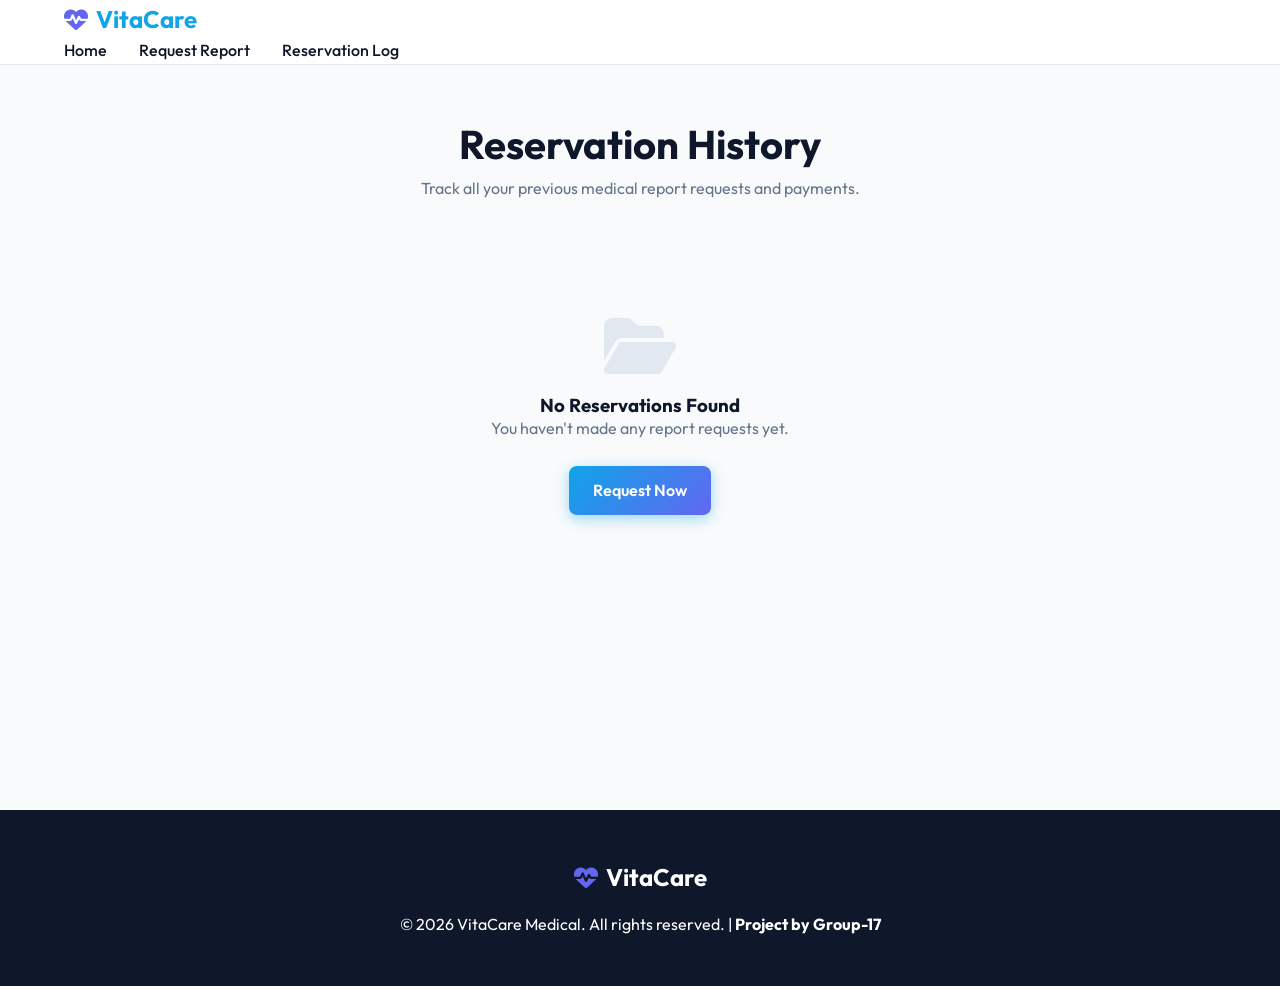
==== log.html @ 4f7e6380 "add new files" ====
<!DOCTYPE html>
<html lang="en">
<head>
    <meta charset="UTF-8">
    <meta name="viewport" content="width=device-width, initial-scale=1.0">
    <title>Reservation Log - VitaCare</title>
    <link rel="preconnect" href="https://fonts.googleapis.com">
    <link rel="preconnect" href="https://fonts.gstatic.com" crossorigin>
    <link href="https://fonts.googleapis.com/css2?family=Outfit:wght@300;400;500;600;700&display=swap" rel="stylesheet">
    <link rel="stylesheet" href="style.css">
    <link rel="stylesheet" href="https://cdnjs.cloudflare.com/ajax/libs/font-awesome/6.4.0/css/all.min.css">
    <style>
        .log-section {
            padding: 120px 0 5rem 0;
            min-height: 90vh;
        }
        .log-container {
            max-width: 1000px;
            margin: 0 auto;
        }
        .history-list {
            display: flex;
            flex-direction: column;
            gap: 1.5rem;
            margin-top: 2rem;
        }
        .history-card {
            padding: 2rem;
            display: grid;
            grid-template-columns: 1fr auto;
            gap: 2rem;
            transition: var(--transition);
        }
        .history-card:hover {
            transform: translateY(-5px);
            box-shadow: var(--shadow-xl);
        }
        .history-main h3 {
            font-size: 1.5rem;
            color: var(--primary);
            margin-bottom: 0.5rem;
        }
        .history-details {
            display: grid;
            grid-template-columns: repeat(auto-fit, minmax(200px, 1fr));
            gap: 1rem;
            margin-top: 1rem;
        }
        .detail-item {
            display: flex;
            align-items: center;
            gap: 0.75rem;
            color: var(--text-muted);
            font-size: 0.95rem;
        }
        .detail-item i {
            color: var(--secondary);
            width: 16px;
        }
        .detail-item strong {
            color: var(--text-main);
        }
        .history-badge {
            display: flex;
            flex-direction: column;
            align-items: flex-end;
            gap: 1rem;
        }
        .token-badge {
            background: linear-gradient(135deg, var(--primary), var(--secondary));
            color: white;
            padding: 0.5rem 1rem;
            border-radius: var(--radius-md);
            font-weight: 700;
            letter-spacing: 1px;
        }
        .price-badge {
            font-size: 1.25rem;
            font-weight: 700;
            color: var(--success);
        }
        .empty-log {
            text-align: center;
            padding: 4rem 2rem;
            color: var(--text-muted);
        }
        .empty-log i {
            font-size: 4rem;
            color: var(--border);
            margin-bottom: 1rem;
        }
        @media (max-width: 768px) {
            .history-card {
                grid-template-columns: 1fr;
            }
            .history-badge {
                align-items: flex-start;
                border-top: 1px solid var(--border);
                padding-top: 1rem;
            }
        }
    </style>
</head>
<body>
    <nav class="navbar">
        <div class="container nav-container">
            <div class="logo">
                <i class="fa-solid fa-heart-pulse"></i>
                <span>VitaCare</span>
            </div>
            <ul class="nav-links">
                <li><a href="index.html">Home</a></li>
                <li><a href="report.html">Request Report</a></li>
                <li><a href="log.html">Reservation Log</a></li>
            </ul>
        </div>
    </nav>

    <section class="log-section">
        <div class="container log-container">
            <div class="section-title">
                <h2>Reservation History</h2>
                <p>Track all your previous medical report requests and payments.</p>
            </div>

            <div id="history-list" class="history-list">
                <!-- Populated by log.js -->
                <div class="empty-log">
                    <i class="fa-solid fa-folder-open"></i>
                    <h3>No Reservations Found</h3>
                    <p>You haven't made any report requests yet.</p>
                    <a href="report.html" class="btn btn-primary" style="margin-top: 1.5rem;">Request Now</a>
                </div>
            </div>
        </div>
    </section>

    <footer>
        <div class="container footer-container">
            <div class="logo">
                <i class="fa-solid fa-heart-pulse"></i>
                <span>VitaCare</span>
            </div>
            <p>&copy; 2026 VitaCare Medical. All rights reserved. | <strong>Project by Group-17</strong></p>
        </div>
    </footer>

    <script src="log.js"></script>
</body>
</html>
---- style.css ----
:root {
    --primary: #0ea5e9;
    --primary-dark: #0284c7;
    --primary-light: #e0f2fe;
    --secondary: #6366f1;
    --background: #f8fafc;
    --surface: #ffffff;
    --text-main: #0f172a;
    --text-muted: #64748b;
    --border: #e2e8f0;
    --success: #10b981;
    --danger: #ef4444;
    --shadow-sm: 0 1px 2px 0 rgb(0 0 0 / 0.05);
    --shadow-md: 0 4px 6px -1px rgb(0 0 0 / 0.1), 0 2px 4px -2px rgb(0 0 0 / 0.1);
    --shadow-lg: 0 10px 15px -3px rgb(0 0 0 / 0.1), 0 4px 6px -4px rgb(0 0 0 / 0.1);
    --radius-md: 0.5rem;
    --radius-lg: 1rem;
    --radius-xl: 1.5rem;
    --transition: all 0.3s cubic-bezier(0.4, 0, 0.2, 1);
}

* {
    margin: 0;
    padding: 0;
    box-sizing: border-box;
    font-family: 'Outfit', sans-serif;
    scroll-behavior: smooth;
}

body {
    background-color: var(--background);
    color: var(--text-main);
    line-height: 1.6;
    overflow-x: hidden;
}

.container {
    width: 100%;
    max-width: 1200px;
    margin: 0 auto;
    padding: 0 1.5rem;
}

/* Glassmorphism utility */
.glass-panel {
    background: rgba(255, 255, 255, 0.85);
    backdrop-filter: blur(12px);
    -webkit-backdrop-filter: blur(12px);
    border: 1px solid rgba(255, 255, 255, 0.3);
    box-shadow: var(--shadow-lg);
    border-radius: var(--radius-xl);
}

/* Typography */
h1, h2, h3, h4 {
    color: var(--text-main);
    font-weight: 700;
    line-height: 1.2;
}

h1 { font-size: clamp(2.5rem, 5vw, 4rem); }
h2 { font-size: clamp(2rem, 4vw, 3rem); }

/* Buttons */
.btn {
    display: inline-flex;
    align-items: center;
    justify-content: center;
    gap: 0.5rem;
    padding: 0.75rem 1.5rem;
    border-radius: var(--radius-md);
    font-weight: 600;
    font-size: 1rem;
    cursor: pointer;
    transition: var(--transition);
    border: none;
    text-decoration: none;
}

.btn-primary {
    background: linear-gradient(135deg, var(--primary), var(--secondary));
    color: white;
    box-shadow: 0 4px 14px 0 rgba(14, 165, 233, 0.39);
}

.btn-primary:hover {
    transform: translateY(-2px);
    box-shadow: 0 6px 20px rgba(14, 165, 233, 0.5);
}

.btn-block {
    width: 100%;
    padding: 1rem;
    font-size: 1.125rem;
}

/* Navbar */
.navbar {
    position: fixed;
    top: 0;
    left: 0;
    width: 100%;
    background: rgba(255, 255, 255, 0.9);
    backdrop-filter: blur(10px);
    z-index: 1000;
    border-bottom: 1px solid var(--border);
}

.nav-cont.appointment-receipt p {
    display: flex;
    justify-content: space-between;
    margin-bottom: 0.5rem;
    font-size: 0.85rem;
    gap: 1rem;
    align-items: flex-start;
}

.appointment-receipt p span {
    text-align: right;
    word-break: normal;
    flex-shrink: 1;
    max-width: 60%;
}

.logo {
    display: flex;
    align-items: center;
    gap: 0.5rem;
    font-size: 1.5rem;
    font-weight: 700;
    color: var(--primary);
}

.logo i {
    color: var(--secondary);
}

.nav-links {
    display: flex;
    list-style: none;
    gap: 2rem;
}

.nav-links a {
    color: var(--text-main);
    text-decoration: none;
    font-weight: 500;
    transition: var(--transition);
}

.nav-links a:hover {
    color: var(--primary);
}

/* Hero Section */
.hero {
    padding-top: 120px;
    padding-bottom: 80px;
    min-height: 90vh;
    display: flex;
    align-items: center;
    position: relative;
    overflow: hidden;
}

/* Abstract blob background */
.hero::before {
    content: '';
    position: absolute;
    top: -10%;
    right: -5%;
    width: 50%;
    height: 80%;
    background: radial-gradient(circle, var(--primary-light) 0%, rgba(248, 250, 252, 0) 70%);
    z-index: -1;
    border-radius: 50%;
    filter: blur(60px);
}

.hero-container {
    display: grid;
    grid-template-columns: 1fr 1fr;
    gap: 4rem;
    align-items: center;
}

.hero-content h1 {
    font-size: 3.5rem;
    margin-bottom: 1.5rem;
    background: linear-gradient(135deg, var(--text-main), var(--secondary));
    -webkit-background-clip: text;
    -webkit-text-fill-color: transparent;
}

.hero-content p {
    font-size: 1.125rem;
    color: var(--text-muted);
    margin-bottom: 2rem;
    max-width: 90%;
}

.hero-image {
    position: relative;
}

.hero-img {
    display: none; /* Removed the static image */
}

/* Medical Hero Animation */
.medical-animation {
    position: relative;
    width: 100%;
    height: 500px;
    display: flex;
    align-items: center;
    justify-content: center;
    border-radius: var(--radius-xl);
    background: linear-gradient(135deg, rgba(248, 250, 252, 0.4), rgba(224, 242, 254, 0.6));
    border: 1px solid rgba(255, 255, 255, 0.5);
    backdrop-filter: blur(10px);
    overflow: hidden;
    box-shadow: inset 0 0 40px rgba(14, 165, 233, 0.1);
}

.medical-circle {
    position: absolute;
    border-radius: 50%;
    border: 2px dashed rgba(14, 165, 233, 0.3);
}

.medical-circle.outer {
    width: 350px;
    height: 350px;
    animation: rotate 30s linear infinite;
}

.medical-circle.inner {
    width: 200px;
    height: 200px;
    border: 2px solid rgba(99, 102, 241, 0.2);
    animation: rotate 20s linear infinite reverse;
}

.medical-icon.heartbeat {
    position: relative;
    font-size: 5rem;
    color: var(--primary);
    background: white;
    width: 120px;
    height: 120px;
    display: flex;
    align-items: center;
    justify-content: center;
    border-radius: 50%;
    box-shadow: 0 10px 25px rgba(14, 165, 233, 0.2);
    z-index: 10;
    animation: pulseHeart 1.5s ease-in-out infinite;
}

.medical-icon.heartbeat::after {
    content: '';
    position: absolute;
    width: 100%;
    height: 100%;
    border-radius: 50%;
    background: var(--primary);
    opacity: 0.4;
    z-index: -1;
    animation: pulseRing 1.5s cubic-bezier(0.215, 0.61, 0.355, 1) infinite;
}

.floating-item {
    position: absolute;
    width: 50px;
    height: 50px;
    background: rgba(255, 255, 255, 0.9);
    backdrop-filter: blur(4px);
    border-radius: 50%;
    display: flex;
    align-items: center;
    justify-content: center;
    font-size: 1.5rem;
    color: var(--secondary);
    box-shadow: var(--shadow-md);
    animation: floatRandom 8s ease-in-out infinite;
}

.floating-item.item-1 { top: 15%; left: 15%; animation-delay: 0s; color: #10b981; }
.floating-item.item-2 { top: 20%; right: 15%; animation-delay: 1.5s; color: #8b5cf6; }
.floating-item.item-3 { bottom: 15%; left: 20%; animation-delay: 3s; color: #f59e0b; }
.floating-item.item-4 { bottom: 25%; right: 20%; animation-delay: 4.5s; color: #ef4444; }
.floating-item.item-5 { top: 50%; right: 5%; animation-delay: 2s; color: #0ea5e9; }

@keyframes rotate {
    0% { transform: rotate(0deg); }
    100% { transform: rotate(360deg); }
}

@keyframes pulseHeart {
    0% { transform: scale(1); }
    15% { transform: scale(1.15); }
    30% { transform: scale(1); }
    45% { transform: scale(1.15); }
    60% { transform: scale(1); }
    100% { transform: scale(1); }
}

@keyframes pulseRing {
    0% { transform: scale(0.8); opacity: 0.5; }
    100% { transform: scale(2); opacity: 0; }
}

@keyframes floatRandom {
    0% { transform: translate(0, 0) rotate(0deg); }
    33% { transform: translate(15px, -15px) rotate(10deg); }
    66% { transform: translate(-10px, 15px) rotate(-10deg); }
    100% { transform: translate(0, 0) rotate(0deg); }
}

.glass-card {
    position: absolute;
    background: rgba(255, 255, 255, 0.9);
    backdrop-filter: blur(10px);
    padding: 1rem 1.5rem;
    border-radius: var(--radius-lg);
    box-shadow: var(--shadow-md);
    font-weight: 600;
    color: var(--text-main);
    display: flex;
    align-items: center;
    gap: 0.5rem;
    animation: float 6s ease-in-out infinite;
}

.glass-card i {
    color: var(--primary);
    font-size: 1.25rem;
}

.decor-1 {
    top: 5%;
    left: -5%;
    animation-delay: 0s;
    z-index: 20;
}

.decor-2 {
    bottom: 5%;
    right: -5%;
    animation-delay: 2s;
    z-index: 20;
}

@keyframes float {
    0% { transform: translateY(0px); }
    50% { transform: translateY(-15px); }
    100% { transform: translateY(0px); }
}

/* Booking Section */
.booking-section {
    padding: 5rem 0;
    background: linear-gradient(to bottom, var(--background), white);
}

.section-title {
    text-align: center;
    margin-bottom: 3rem;
}

.section-title h2 {
    font-size: 2.5rem;
    margin-bottom: 0.5rem;
}

.section-title p {
    color: var(--text-muted);
}

.booking-wrapper {
    display: grid;
    grid-template-columns: 3fr 2fr;
    gap: 2rem;
}

.booking-form {
    padding: 2.5rem;
}

.booking-info {
    padding: 2.5rem;
    display: flex;
    flex-direction: column;
    gap: 2rem;
}

/* Form Styles */
.form-group {
    margin-bottom: 1.5rem;
}

.form-group label {
    display: block;
    margin-bottom: 0.5rem;
    font-weight: 500;
    color: var(--text-main);
}

.form-group label i {
    color: var(--primary);
    margin-right: 0.25rem;
}

input[type="text"],
input[type="date"],
select,
textarea {
    width: 100%;
    padding: 0.875rem 1rem;
    border: 1px solid var(--border);
    border-radius: var(--radius-md);
    background: var(--surface);
    font-size: 1rem;
    color: var(--text-main);
    transition: var(--transition);
}

/* Searchable Select */
.searchable-select-container {
    position: relative;
    width: 100%;
}

.search-input-wrapper {
    position: relative;
    display: flex;
    align-items: center;
}

.search-input-wrapper .search-input {
    padding-right: 2.5rem;
    cursor: pointer;
}

.dropdown-icon {
    position: absolute;
    right: 1rem;
    color: var(--text-muted);
    pointer-events: none;
    transition: var(--transition);
}

.searchable-select-container.active .dropdown-icon {
    transform: rotate(180deg);
}

.custom-dropdown-list {
    position: absolute;
    top: calc(100% + 5px);
    left: 0;
    width: 100%;
    background: var(--surface);
    border: 1px solid var(--border);
    border-radius: var(--radius-md);
    box-shadow: var(--shadow-lg);
    z-index: 100;
    max-height: 250px;
    overflow-y: auto;
    display: none;
    animation: fadeIn 0.2s ease-out;
}

.searchable-select-container.active .custom-dropdown-list {
    display: block;
}

.dropdown-option {
    padding: 0.75rem 1rem;
    cursor: pointer;
    transition: var(--transition);
    border-bottom: 1px solid rgba(0,0,0,0.02);
}

.dropdown-option:last-child {
    border-bottom: none;
}

.dropdown-option:hover {
    background-color: var(--primary-light);
    color: var(--primary);
    padding-left: 1.25rem;
}

.dropdown-option.selected {
    background-color: var(--primary);
    color: white;
}

.no-results {
    padding: 1rem;
    text-align: center;
    color: var(--text-muted);
    font-style: italic;
}

@keyframes fadeIn {
    from { opacity: 0; transform: translateY(-10px); }
    to { opacity: 1; transform: translateY(0); }
}

textarea {
    resize: vertical;
    min-height: 80px;
}

/* Checkbox Grid */
.checkbox-grid {
    display: grid;
    grid-template-columns: repeat(auto-fill, minmax(200px, 1fr));
    gap: 0.75rem;
    margin-top: 0.5rem;
}

.checkbox-label {
    display: flex;
    align-items: center;
    gap: 0.5rem;
    background: var(--surface);
    padding: 0.75rem 1rem;
    border: 1px solid var(--border);
    border-radius: var(--radius-md);
    cursor: pointer;
    transition: var(--transition);
    font-size: 0.95rem;
}

.checkbox-label:hover {
    border-color: var(--primary);
    box-shadow: 0 0 0 1px var(--primary-light);
}

.checkbox-label input[type="checkbox"] {
    width: 1.1rem;
    height: 1.1rem;
    accent-color: var(--primary);
    cursor: pointer;
}

input:focus,
select:focus,
textarea:focus {
    outline: none;
    border-color: var(--primary);
    box-shadow: 0 0 0 3px var(--primary-light);
}

/* Time Slots */
.time-slots-grid {
    display: grid;
    grid-template-columns: repeat(auto-fill, minmax(100px, 1fr));
    gap: 0.75rem;
}

.placeholder-text {
    grid-column: 1 / -1;
    color: var(--text-muted);
    font-style: italic;
    padding: 1rem;
    background: var(--primary-light);
    border-radius: var(--radius-md);
    text-align: center;
}

.time-slot {
    padding: 0.75rem 0.5rem;
    text-align: center;
    border: 1px solid var(--border);
    border-radius: var(--radius-md);
    cursor: pointer;
    transition: var(--transition);
    font-weight: 500;
    background: var(--surface);
    font-size: 0.875rem;
    user-select: none;
}

.time-slot:hover:not(.unavailable) {
    border-color: var(--primary);
    color: var(--primary);
    transform: translateY(-2px);
    box-shadow: var(--shadow-sm);
}

.time-slot.selected {
    background: var(--primary);
    color: white;
    border-color: var(--primary);
    box-shadow: 0 4px 10px rgba(14, 165, 233, 0.3);
}

.time-slot.unavailable {
    background: #f1f5f9;
    color: #94a3b8;
    cursor: not-allowed;
    text-decoration: line-through;
}

/* Info Section */
.features-list {
    list-style: none;
    display: flex;
    flex-direction: column;
    gap: 1rem;
}

.features-list li {
    display: flex;
    align-items: center;
    gap: 0.75rem;
    font-weight: 500;
}

.features-list i {
    color: var(--success);
    font-size: 1.25rem;
}

.appointment-card {
    background: linear-gradient(135deg, #1e293b, #0f172a);
    color: white;
    padding: 1.5rem;
    border-radius: var(--radius-lg);
    margin-top: 1rem;
    box-shadow: var(--shadow-md);
}

.app-header {
    display: flex;
    justify-content: space-between;
    align-items: center;
    margin-bottom: 1rem;
    padding-bottom: 0.75rem;
    border-bottom: 1px solid rgba(255,255,255,0.1);
}

.patient-name {
    font-weight: 600;
    font-size: 1.125rem;
}

.app-status {
    background: rgba(16, 185, 129, 0.2);
    color: #34d399;
    padding: 0.25rem 0.75rem;
    border-radius: 999px;
    font-size: 0.75rem;
    font-weight: 600;
    text-transform: uppercase;
}

.app-details p {
    margin-bottom: 0.5rem;
    display: flex;
    align-items: center;
    gap: 0.75rem;
    color: #cbd5e1;
}

.app-details p i {
    width: 20px;
    color: var(--primary);
}

.app-details span {
    color: white;
    font-weight: 500;
}

/* Modal */
.modal {
    display: none;
    position: fixed;
    inset: 0;
    background: rgba(15, 23, 42, 0.7);
    backdrop-filter: blur(8px);
    z-index: 1000;
    align-items: center;
    justify-content: center;
    opacity: 0;
    transition: opacity 0.3s ease;
    padding: 1rem;
}

.modal.show {
    opacity: 1;
}

.modal-content {
    background: var(--background);
    width: 100%;
    max-width: 480px;
    padding: 1.5rem;
    border-radius: var(--radius-lg);
    position: relative;
    transform: translateY(20px);
    transition: transform 0.3s cubic-bezier(0.4, 0, 0.2, 1);
    max-height: 90vh;
    overflow-y: auto;
}

.modal.show .modal-content {
    transform: scale(1);
}

.close-btn {
    position: absolute;
    top: 1rem;
    right: 1.5rem;
    color: var(--text-muted);
    font-size: 1.5rem;
    font-weight: bold;
    cursor: pointer;
    transition: var(--transition);
}

.close-btn:hover {
    color: var(--danger);
}

.success-icon {
    width: 50px;
    height: 50px;
    background: rgba(16, 185, 129, 0.1);
    color: var(--success);
    border-radius: 50%;
    display: flex;
    align-items: center;
    justify-content: center;
    font-size: 1.5rem;
    margin: 0 auto 1rem;
}

.modal-header h2 {
    margin-bottom: 0.25rem;
    color: var(--success);
    font-size: 1.5rem;
}

.token-display {
    background: linear-gradient(135deg, var(--primary), var(--secondary));
    color: white;
    padding: 1rem;
    border-radius: var(--radius-md);
    margin: 1rem 0;
    box-shadow: 0 5px 15px rgba(14, 165, 233, 0.3);
}

.token-display h3 {
    color: rgba(255, 255, 255, 0.9);
    font-size: 0.85rem;
    margin-bottom: 0.25rem;
    font-weight: 500;
}

.token-number {
    font-size: 2.25rem;
    font-weight: 700;
    letter-spacing: 2px;
    text-shadow: 0 2px 4px rgba(0,0,0,0.2);
}

.appointment-receipt {
    background: var(--background);
    padding: 1rem;
    border-radius: var(--radius-md);
    margin: 1.5rem 0;
    text-align: left;
    border: 1px dashed var(--border);
}

.appointment-receipt p {
    margin-bottom: 0.5rem;
    display: flex;
    justify-content: space-between;
}

.appointment-receipt p:last-child {
    margin-bottom: 0;
}

.appointment-receipt strong {
    color: var(--text-muted);
}

.appointment-receipt span {
    font-weight: 600;
    color: var(--text-main);
}

/* Footer */
footer {
    background: var(--text-main);
    color: white;
    padding: 3rem 0;
    text-align: center;
}

.footer-container {
    display: flex;
    flex-direction: column;
    align-items: center;
    gap: 1rem;
}

.footer-container .logo {
    color: white;
}

/* Responsiveness */
@media (max-width: 768px) {
    .hero-container, .booking-wrapper {
        grid-template-columns: 1fr;
    }
    
    .hero {
        padding-top: 100px;
        text-align: center;
    }
    
    .hero-content {
        order: 1;
    }
    
    .hero-image {
        order: 2;
    }
    
    .glass-card {
        display: none;
    }
    
    .nav-links {
        display: none;
    }
}

/* Info Pulse Animation */
.info-pulse-container {
    position: relative;
    height: 200px;
    display: flex;
    flex-direction: column;
    align-items: center;
    justify-content: center;
    margin-top: 2rem;
    background: rgba(14, 165, 233, 0.03);
    border-radius: var(--radius-lg);
    border: 1px dashed var(--primary-light);
}

.pulse-icon {
    width: 60px;
    height: 60px;
    background: white;
    color: var(--primary);
    border-radius: 50%;
    display: flex;
    align-items: center;
    justify-content: center;
    font-size: 1.5rem;
    box-shadow: var(--shadow-md);
    z-index: 2;
    margin-bottom: 1rem;
}

.pulse-ring {
    position: absolute;
    width: 60px;
    height: 60px;
    background: var(--primary);
    border-radius: 50%;
    opacity: 0.3;
    animation: infoPulse 3s infinite;
}

.pulse-ring:nth-child(2) {
    animation-delay: 1s;
}

.pulse-ring:nth-child(3) {
    animation-delay: 2s;
}

.info-pulse-container p {
    font-weight: 600;
    color: var(--primary);
    font-size: 0.9rem;
    letter-spacing: 1px;
    text-transform: uppercase;
}

@keyframes infoPulse {
    0% {
        transform: scale(1);
        opacity: 0.3;
    }
    100% {
        transform: scale(2.5);
        opacity: 0;
    }
}

/* Sidebar Stats */
.sidebar-stats {
    display: grid;
    grid-template-columns: repeat(3, 1fr);
    gap: 1rem;
    margin-top: 2rem;
    text-align: center;
}

.stat-item {
    display: flex;
    flex-direction: column;
    gap: 0.25rem;
}

.stat-value {
    font-size: 1.25rem;
    font-weight: 700;
    color: var(--primary);
    background: linear-gradient(135deg, var(--primary), var(--secondary));
    -webkit-background-clip: text;
    -webkit-text-fill-color: transparent;
}

.stat-label {
    font-size: 0.75rem;
    color: var(--text-muted);
    font-weight: 500;
}

/* Floating Icons Background */
.floating-icons-bg {
    position: relative;
    height: 100px;
    margin-top: 1rem;
    opacity: 0.15;
    pointer-events: none;
}

.floating-icons-bg i {
    position: absolute;
    font-size: 2rem;
    color: var(--secondary);
}

.icon-fade-1 { top: 20%; left: 10%; animation: floatIcon 4s ease-in-out infinite; }
.icon-fade-2 { top: 10%; left: 45%; animation: floatIcon 5s ease-in-out infinite 1s; }
.icon-fade-3 { top: 25%; right: 10%; animation: floatIcon 6s ease-in-out infinite 0.5s; }

@keyframes floatIcon {
    0%, 100% { transform: translateY(0); }
    50% { transform: translateY(-15px); }
}
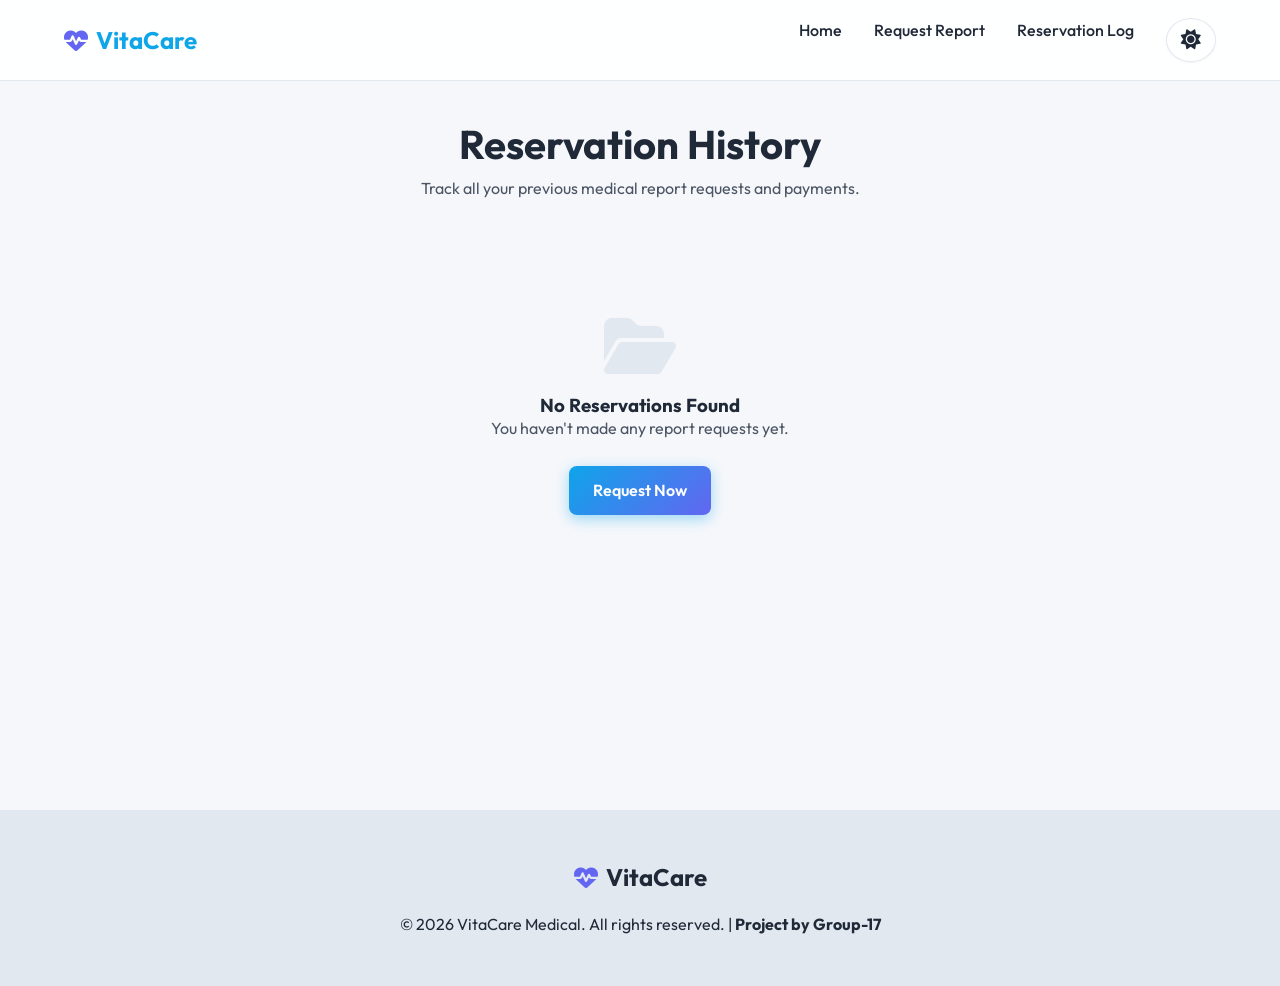
==== commit 6dfd702f: "add light and dark mode button" ====
--- a/log.html
+++ b/log.html
@@ -112,6 +112,11 @@
                 <li><a href="index.html">Home</a></li>
                 <li><a href="report.html">Request Report</a></li>
                 <li><a href="log.html">Reservation Log</a></li>
+                <li>
+                    <button id="theme-toggle" class="btn" aria-label="Toggle Theme">
+                        <i class="fa-solid fa-sun"></i>
+                    </button>
+                </li>
             </ul>
         </div>
     </nav>
@@ -145,6 +150,7 @@
         </div>
     </footer>
 
+    <script src="theme.js"></script>
     <script src="log.js"></script>
 </body>
 </html>
--- a/style.css
+++ b/style.css
@@ -3,11 +3,13 @@
     --primary-dark: #0284c7;
     --primary-light: #e0f2fe;
     --secondary: #6366f1;
-    --background: #f8fafc;
+    --background: #f5f7fb;
     --surface: #ffffff;
-    --text-main: #0f172a;
-    --text-muted: #64748b;
+    --text-main: #1f2937;
+    --text-muted: #4b5563;
     --border: #e2e8f0;
+    --footer-bg: #e2e8f0;
+    --footer-text: #1f2937;
     --success: #10b981;
     --danger: #ef4444;
     --shadow-sm: 0 1px 2px 0 rgb(0 0 0 / 0.05);
@@ -32,6 +34,10 @@
     color: var(--text-main);
     line-height: 1.6;
     overflow-x: hidden;
+}
+
+body, .navbar, .glass-panel, .glass-card, .contact-card, .modal-content, footer, input, select, textarea, .time-slot, .checkbox-label, .custom-dropdown-list, .dropdown-option, #theme-toggle, .appointment-receipt, .token-display {
+    transition: background-color 0.3s ease, color 0.3s ease, border-color 0.3s ease, box-shadow 0.3s ease;
 }
 
 .container {
@@ -104,6 +110,13 @@
     backdrop-filter: blur(10px);
     z-index: 1000;
     border-bottom: 1px solid var(--border);
+}
+
+.nav-container {
+    display: flex;
+    justify-content: space-between;
+    align-items: center;
+    height: 80px;
 }
 
 .nav-cont.appointment-receipt p {
@@ -189,6 +202,7 @@
     margin-bottom: 1.5rem;
     background: linear-gradient(135deg, var(--text-main), var(--secondary));
     -webkit-background-clip: text;
+    background-clip: text;
     -webkit-text-fill-color: transparent;
 }
 
@@ -216,11 +230,11 @@
     align-items: center;
     justify-content: center;
     border-radius: var(--radius-xl);
-    background: linear-gradient(135deg, rgba(248, 250, 252, 0.4), rgba(224, 242, 254, 0.6));
-    border: 1px solid rgba(255, 255, 255, 0.5);
+    background: linear-gradient(135deg, rgba(0, 0, 0, 0.15), rgba(0, 0, 0, 0.35));
+    border: 1px solid rgba(255, 255, 255, 0.2);
     backdrop-filter: blur(10px);
     overflow: hidden;
-    box-shadow: inset 0 0 40px rgba(14, 165, 233, 0.1);
+    box-shadow: inset 0 0 40px rgba(0, 0, 0, 0.1);
 }
 
 .medical-circle {
@@ -361,7 +375,7 @@
 /* Booking Section */
 .booking-section {
     padding: 5rem 0;
-    background: linear-gradient(to bottom, var(--background), white);
+    background: linear-gradient(to bottom, var(--background), var(--surface));
 }
 
 .section-title {
@@ -393,6 +407,9 @@
     display: flex;
     flex-direction: column;
     gap: 2rem;
+    align-self: start;
+    position: sticky;
+    top: 100px;
 }
 
 /* Form Styles */
@@ -798,10 +815,97 @@
     color: var(--text-main);
 }
 
+/* Contact Us Section */
+.contact-section {
+    padding: 5rem 0;
+    background: linear-gradient(to bottom, var(--background), var(--surface));
+    position: relative;
+}
+
+.contact-section::before {
+    content: '';
+    position: absolute;
+    top: 0;
+    left: 50%;
+    transform: translateX(-50%);
+    width: 60%;
+    height: 1px;
+    background: linear-gradient(90deg, transparent, var(--border), transparent);
+}
+
+.contact-grid {
+    display: grid;
+    grid-template-columns: repeat(4, 1fr);
+    gap: 1.5rem;
+}
+
+.contact-card {
+    background: rgba(255, 255, 255, 0.85);
+    backdrop-filter: blur(12px);
+    -webkit-backdrop-filter: blur(12px);
+    border: 1px solid rgba(255, 255, 255, 0.3);
+    border-radius: var(--radius-xl);
+    padding: 2rem 1.5rem;
+    text-align: center;
+    box-shadow: var(--shadow-md);
+    transition: var(--transition);
+}
+
+.contact-card:hover {
+    transform: translateY(-6px);
+    box-shadow: var(--shadow-lg);
+    border-color: var(--primary-light);
+}
+
+.contact-icon {
+    width: 60px;
+    height: 60px;
+    margin: 0 auto 1.25rem;
+    border-radius: 50%;
+    background: linear-gradient(135deg, var(--primary), var(--secondary));
+    display: flex;
+    align-items: center;
+    justify-content: center;
+    font-size: 1.4rem;
+    color: white;
+    box-shadow: 0 4px 14px rgba(14, 165, 233, 0.35);
+}
+
+.contact-card h3 {
+    font-size: 1.15rem;
+    margin-bottom: 0.5rem;
+    color: var(--text-main);
+}
+
+.contact-card p {
+    color: var(--text-main);
+    font-weight: 500;
+    font-size: 0.95rem;
+}
+
+.contact-card .contact-sub {
+    color: var(--text-muted);
+    font-weight: 400;
+    font-size: 0.85rem;
+    margin-top: 0.25rem;
+}
+
+@media (max-width: 992px) {
+    .contact-grid {
+        grid-template-columns: repeat(2, 1fr);
+    }
+}
+
+@media (max-width: 480px) {
+    .contact-grid {
+        grid-template-columns: 1fr;
+    }
+}
+
 /* Footer */
 footer {
-    background: var(--text-main);
-    color: white;
+    background: var(--footer-bg);
+    color: var(--footer-text);
     padding: 3rem 0;
     text-align: center;
 }
@@ -814,7 +918,7 @@
 }
 
 .footer-container .logo {
-    color: white;
+    color: var(--footer-text);
 }
 
 /* Responsiveness */
@@ -847,41 +951,53 @@
 
 /* Info Pulse Animation */
 .info-pulse-container {
-    position: relative;
-    height: 200px;
     display: flex;
     flex-direction: column;
     align-items: center;
     justify-content: center;
+    gap: 1.25rem;
     margin-top: 2rem;
+    padding: 2.5rem 1rem;
     background: rgba(14, 165, 233, 0.03);
     border-radius: var(--radius-lg);
     border: 1px dashed var(--primary-light);
 }
 
+.pulse-center {
+    position: relative;
+    width: 70px;
+    height: 70px;
+    display: flex;
+    align-items: center;
+    justify-content: center;
+}
+
 .pulse-icon {
-    width: 60px;
-    height: 60px;
+    position: relative;
+    width: 70px;
+    height: 70px;
     background: white;
     color: var(--primary);
     border-radius: 50%;
     display: flex;
     align-items: center;
     justify-content: center;
-    font-size: 1.5rem;
+    font-size: 1.6rem;
     box-shadow: var(--shadow-md);
     z-index: 2;
-    margin-bottom: 1rem;
 }
 
 .pulse-ring {
     position: absolute;
-    width: 60px;
-    height: 60px;
+    top: 0;
+    left: 0;
+    width: 70px;
+    height: 70px;
     background: var(--primary);
     border-radius: 50%;
-    opacity: 0.3;
-    animation: infoPulse 3s infinite;
+    opacity: 0;
+    z-index: 1;
+    animation: infoPulse 3s cubic-bezier(0.4, 0, 0.2, 1) infinite;
 }
 
 .pulse-ring:nth-child(2) {
@@ -903,10 +1019,10 @@
 @keyframes infoPulse {
     0% {
         transform: scale(1);
-        opacity: 0.3;
+        opacity: 0.35;
     }
     100% {
-        transform: scale(2.5);
+        transform: scale(2.8);
         opacity: 0;
     }
 }
@@ -932,6 +1048,7 @@
     color: var(--primary);
     background: linear-gradient(135deg, var(--primary), var(--secondary));
     -webkit-background-clip: text;
+    background-clip: text;
     -webkit-text-fill-color: transparent;
 }
 
@@ -964,3 +1081,95 @@
     0%, 100% { transform: translateY(0); }
     50% { transform: translateY(-15px); }
 }
+
+/* Dark Mode Variables and Styles */
+body.dark-mode {
+    --background: #0f172a;
+    --surface: #1e293b;
+    --text-main: #ffffff;
+    --text-muted: #e5e7eb;
+    --border: #334155;
+    --footer-bg: #0f172a;
+    --footer-text: #ffffff;
+    --primary-light: rgba(14, 165, 233, 0.15);
+    --shadow-sm: 0 1px 2px 0 rgba(0,0,0,0.5);
+    --shadow-md: 0 4px 6px -1px rgba(0,0,0,0.5), 0 2px 4px -2px rgba(0,0,0,0.5);
+    --shadow-lg: 0 10px 15px -3px rgba(0,0,0,0.5), 0 4px 6px -4px rgba(0,0,0,0.5);
+}
+
+body.dark-mode .navbar {
+    background: rgba(30, 41, 59, 0.9);
+}
+
+body.dark-mode .glass-panel,
+body.dark-mode .glass-card,
+body.dark-mode .modal-content,
+body.dark-mode .contact-card {
+    background: rgba(30, 41, 59, 0.85);
+    border: 1px solid rgba(255, 255, 255, 0.1);
+}
+
+body.dark-mode input[type="text"],
+body.dark-mode input[type="date"],
+body.dark-mode select,
+body.dark-mode textarea {
+    background: #0f172a;
+    color: #f8fafc;
+    border-color: #334155;
+}
+
+body.dark-mode .time-slot {
+    background: #0f172a;
+    color: #f8fafc;
+    border-color: #334155;
+}
+
+body.dark-mode .time-slot.unavailable {
+    background: #1e293b;
+    color: #475569;
+}
+
+body.dark-mode .checkbox-label {
+    background: #0f172a;
+    border-color: #334155;
+}
+
+body.dark-mode .custom-dropdown-list {
+    background: #0f172a;
+    border-color: #334155;
+}
+
+body.dark-mode .dropdown-option {
+    border-bottom: 1px solid rgba(255, 255, 255, 0.05);
+}
+
+body.dark-mode .dropdown-option:hover {
+    background-color: #1e293b;
+}
+
+#theme-toggle {
+    background: transparent;
+    color: var(--text-main);
+    border: 1px solid var(--border);
+    border-radius: 50%;
+    width: 44px;
+    height: 44px;
+    font-size: 1.25rem;
+    cursor: pointer;
+    transition: var(--transition);
+    display: flex;
+    align-items: center;
+    justify-content: center;
+    box-shadow: var(--shadow-sm);
+}
+
+#theme-toggle:hover {
+    color: var(--primary);
+    background: var(--primary-light);
+    box-shadow: var(--shadow-md);
+    transform: translateY(-2px);
+}
+
+body.dark-mode #theme-toggle:hover {
+    background: rgba(255, 255, 255, 0.1);
+}
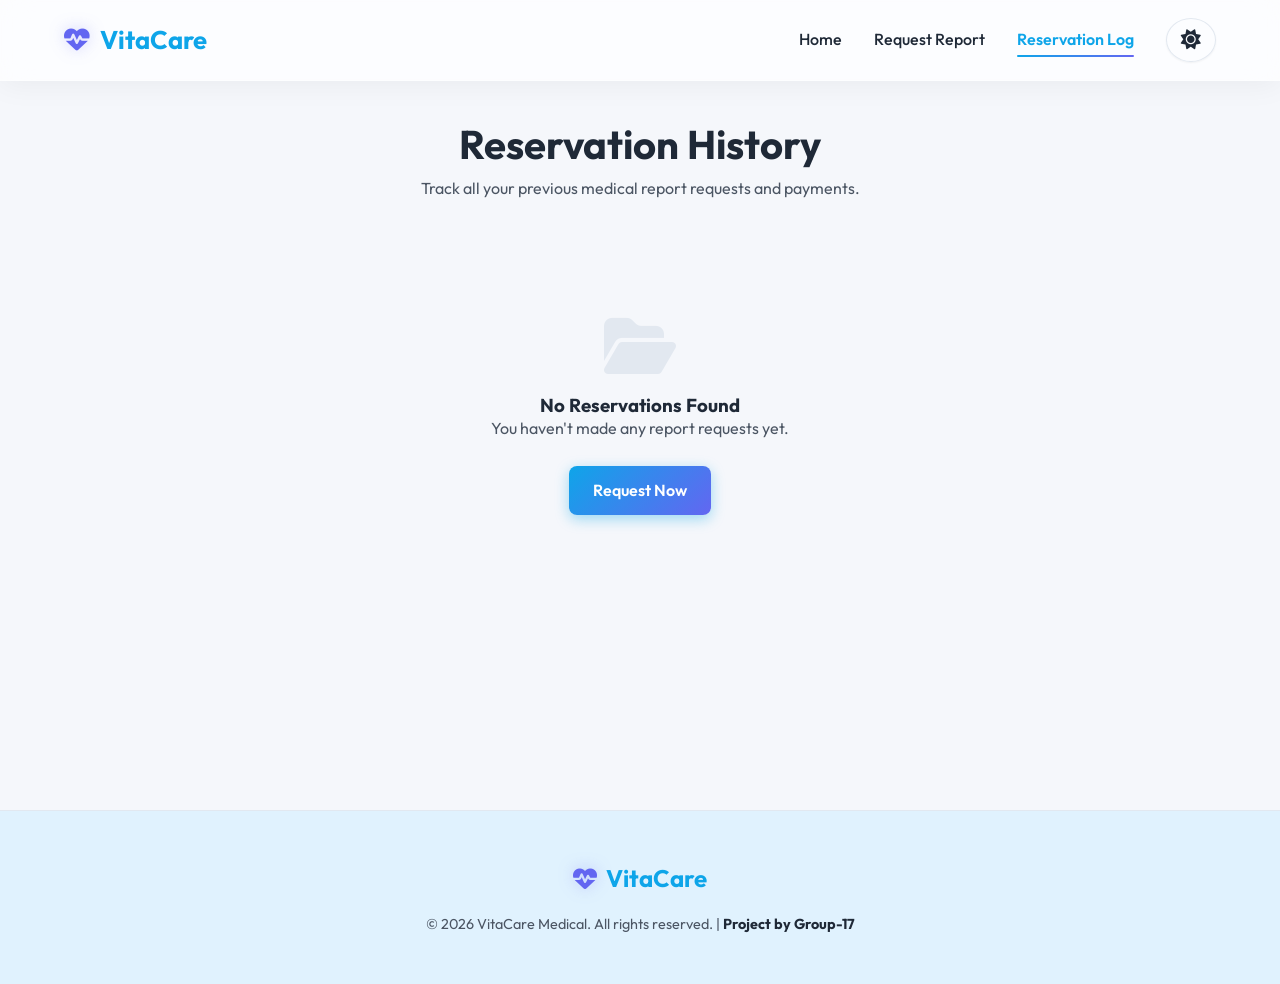
==== commit 171bac5e: "Improved the navbar and the UI" ====
--- a/log.html
+++ b/log.html
@@ -111,7 +111,7 @@
             <ul class="nav-links">
                 <li><a href="index.html">Home</a></li>
                 <li><a href="report.html">Request Report</a></li>
-                <li><a href="log.html">Reservation Log</a></li>
+                <li><a href="log.html" class="active">Reservation Log</a></li>
                 <li>
                     <button id="theme-toggle" class="btn" aria-label="Toggle Theme">
                         <i class="fa-solid fa-sun"></i>
--- a/style.css
+++ b/style.css
@@ -8,7 +8,7 @@
     --text-main: #1f2937;
     --text-muted: #4b5563;
     --border: #e2e8f0;
-    --footer-bg: #e2e8f0;
+    --footer-bg: #e0f2fe;
     --footer-text: #1f2937;
     --success: #10b981;
     --danger: #ef4444;
@@ -106,10 +106,12 @@
     top: 0;
     left: 0;
     width: 100%;
-    background: rgba(255, 255, 255, 0.9);
-    backdrop-filter: blur(10px);
+    background: rgba(255, 255, 255, 0.7);
+    backdrop-filter: blur(15px) saturate(180%);
+    -webkit-backdrop-filter: blur(15px) saturate(180%);
     z-index: 1000;
-    border-bottom: 1px solid var(--border);
+    border-bottom: 1px solid rgba(255, 255, 255, 0.3);
+    box-shadow: 0 4px 30px rgba(0, 0, 0, 0.05);
 }
 
 .nav-container {
@@ -138,18 +140,26 @@
 .logo {
     display: flex;
     align-items: center;
-    gap: 0.5rem;
-    font-size: 1.5rem;
+    gap: 0.6rem;
+    font-size: 1.6rem;
     font-weight: 700;
     color: var(--primary);
+    cursor: pointer;
+    transition: var(--transition);
+}
+
+.logo:hover {
+    transform: scale(1.02);
 }
 
 .logo i {
     color: var(--secondary);
+    filter: drop-shadow(0 0 8px rgba(99, 102, 241, 0.3));
 }
 
 .nav-links {
     display: flex;
+    align-items: center;
     list-style: none;
     gap: 2rem;
 }
@@ -158,11 +168,35 @@
     color: var(--text-main);
     text-decoration: none;
     font-weight: 500;
+    position: relative;
+    padding: 0.5rem 0;
     transition: var(--transition);
 }
 
+.nav-links a::after {
+    content: '';
+    position: absolute;
+    bottom: 0;
+    left: 0;
+    width: 0;
+    height: 2px;
+    background: linear-gradient(90deg, var(--primary), var(--secondary));
+    transition: var(--transition);
+    border-radius: 2px;
+}
+
 .nav-links a:hover {
     color: var(--primary);
+}
+
+.nav-links a:hover::after,
+.nav-links a.active::after {
+    width: 100%;
+}
+
+.nav-links a.active {
+    color: var(--primary);
+    font-weight: 600;
 }
 
 /* Hero Section */
@@ -230,11 +264,11 @@
     align-items: center;
     justify-content: center;
     border-radius: var(--radius-xl);
-    background: linear-gradient(135deg, rgba(0, 0, 0, 0.15), rgba(0, 0, 0, 0.35));
-    border: 1px solid rgba(255, 255, 255, 0.2);
+    background: linear-gradient(135deg, rgba(248, 250, 252, 0.4), rgba(224, 242, 254, 0.6));
+    border: 1px solid rgba(255, 255, 255, 0.5);
     backdrop-filter: blur(10px);
     overflow: hidden;
-    box-shadow: inset 0 0 40px rgba(0, 0, 0, 0.1);
+    box-shadow: inset 0 0 40px rgba(14, 165, 233, 0.1);
 }
 
 .medical-circle {
@@ -908,6 +942,7 @@
     color: var(--footer-text);
     padding: 3rem 0;
     text-align: center;
+    border-top: 1px solid var(--border);
 }
 
 .footer-container {
@@ -918,7 +953,17 @@
 }
 
 .footer-container .logo {
-    color: var(--footer-text);
+    color: var(--primary);
+    font-size: 1.5rem;
+}
+
+.footer-container p {
+    font-size: 0.9rem;
+    color: var(--text-muted);
+}
+
+.footer-container strong {
+    color: var(--text-main);
 }
 
 /* Responsiveness */
@@ -1147,6 +1192,12 @@
     background-color: #1e293b;
 }
 
+body.dark-mode .medical-animation {
+    background: linear-gradient(135deg, rgba(30, 41, 59, 0.6), rgba(15, 23, 42, 0.8));
+    border: 1px solid rgba(255, 255, 255, 0.08);
+    box-shadow: inset 0 0 40px rgba(14, 165, 233, 0.08);
+}
+
 #theme-toggle {
     background: transparent;
     color: var(--text-main);
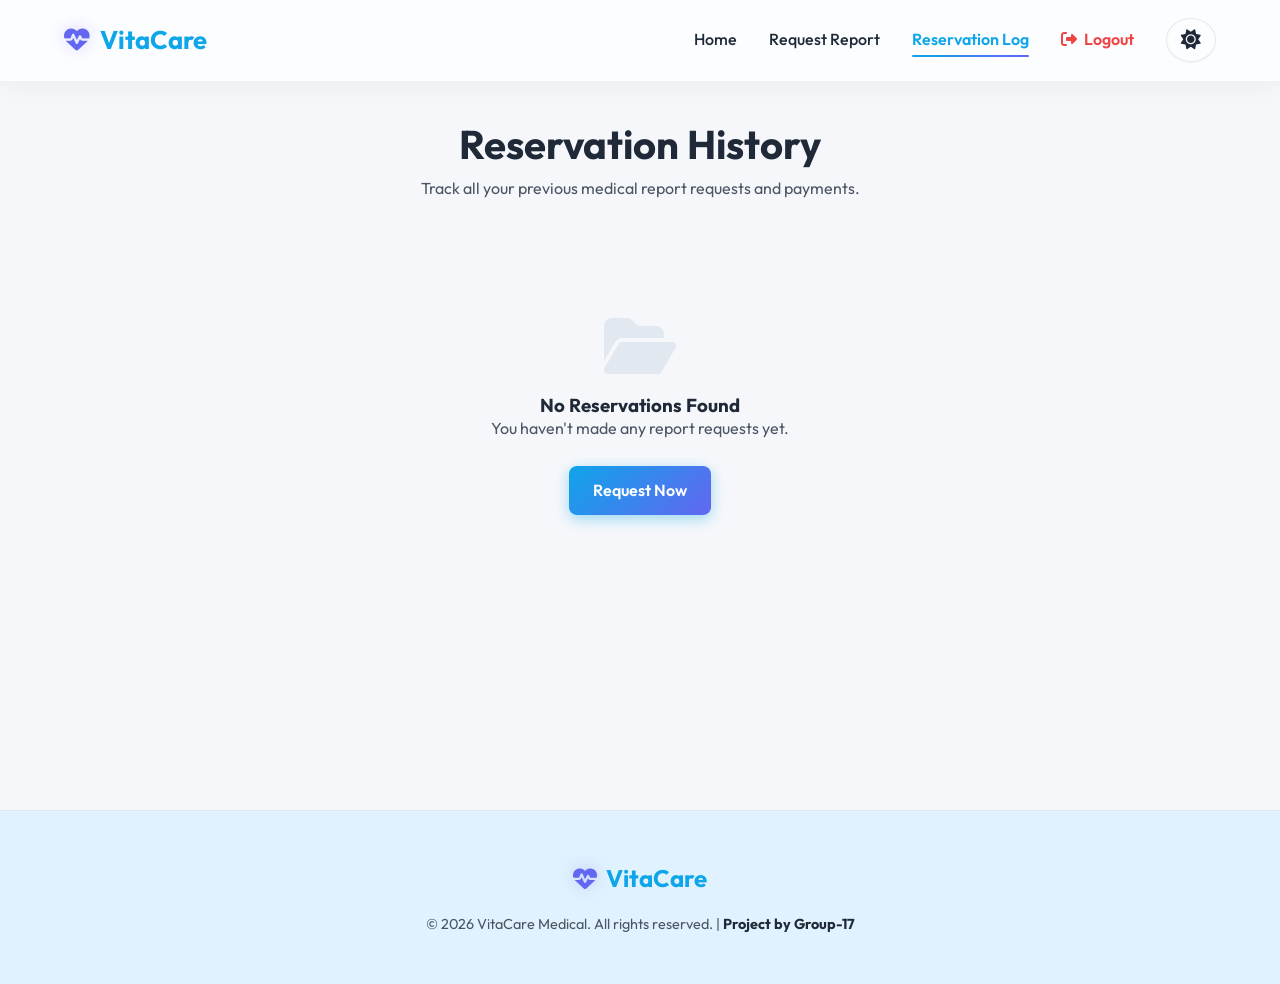
==== commit f855e25d: "Added a sign up and sign in option" ====
--- a/log.html
+++ b/log.html
@@ -9,6 +9,8 @@
     <link href="https://fonts.googleapis.com/css2?family=Outfit:wght@300;400;500;600;700&display=swap" rel="stylesheet">
     <link rel="stylesheet" href="style.css">
     <link rel="stylesheet" href="https://cdnjs.cloudflare.com/ajax/libs/font-awesome/6.4.0/css/all.min.css">
+    <link rel="icon" type="image/png" href="Logo.png">
+    <script src="auth.js"></script>
     <style>
         .log-section {
             padding: 120px 0 5rem 0;
@@ -104,14 +106,15 @@
 <body>
     <nav class="navbar">
         <div class="container nav-container">
-            <div class="logo">
+            <a href="index.html" class="logo">
                 <i class="fa-solid fa-heart-pulse"></i>
                 <span>VitaCare</span>
-            </div>
+            </a>
             <ul class="nav-links">
                 <li><a href="index.html">Home</a></li>
                 <li><a href="report.html">Request Report</a></li>
                 <li><a href="log.html" class="active">Reservation Log</a></li>
+                <li><a href="#" id="logout-btn" class="nav-logout"><i class="fa-solid fa-right-from-bracket"></i> Logout</a></li>
                 <li>
                     <button id="theme-toggle" class="btn" aria-label="Toggle Theme">
                         <i class="fa-solid fa-sun"></i>
@@ -142,10 +145,10 @@
 
     <footer>
         <div class="container footer-container">
-            <div class="logo">
+            <a href="index.html" class="logo">
                 <i class="fa-solid fa-heart-pulse"></i>
                 <span>VitaCare</span>
-            </div>
+            </a>
             <p>&copy; 2026 VitaCare Medical. All rights reserved. | <strong>Project by Group-17</strong></p>
         </div>
     </footer>
--- a/style.css
+++ b/style.css
@@ -144,6 +144,7 @@
     font-size: 1.6rem;
     font-weight: 700;
     color: var(--primary);
+    text-decoration: none;
     cursor: pointer;
     transition: var(--transition);
 }
@@ -197,6 +198,19 @@
 .nav-links a.active {
     color: var(--primary);
     font-weight: 600;
+}
+
+.nav-logout {
+    color: var(--danger) !important;
+    font-weight: 600 !important;
+}
+
+.nav-logout:hover {
+    color: #b91c1c !important;
+}
+
+.nav-logout i {
+    margin-right: 0.25rem;
 }
 
 /* Hero Section */
@@ -1006,6 +1020,7 @@
     background: rgba(14, 165, 233, 0.03);
     border-radius: var(--radius-lg);
     border: 1px dashed var(--primary-light);
+    overflow: hidden;
 }
 
 .pulse-center {
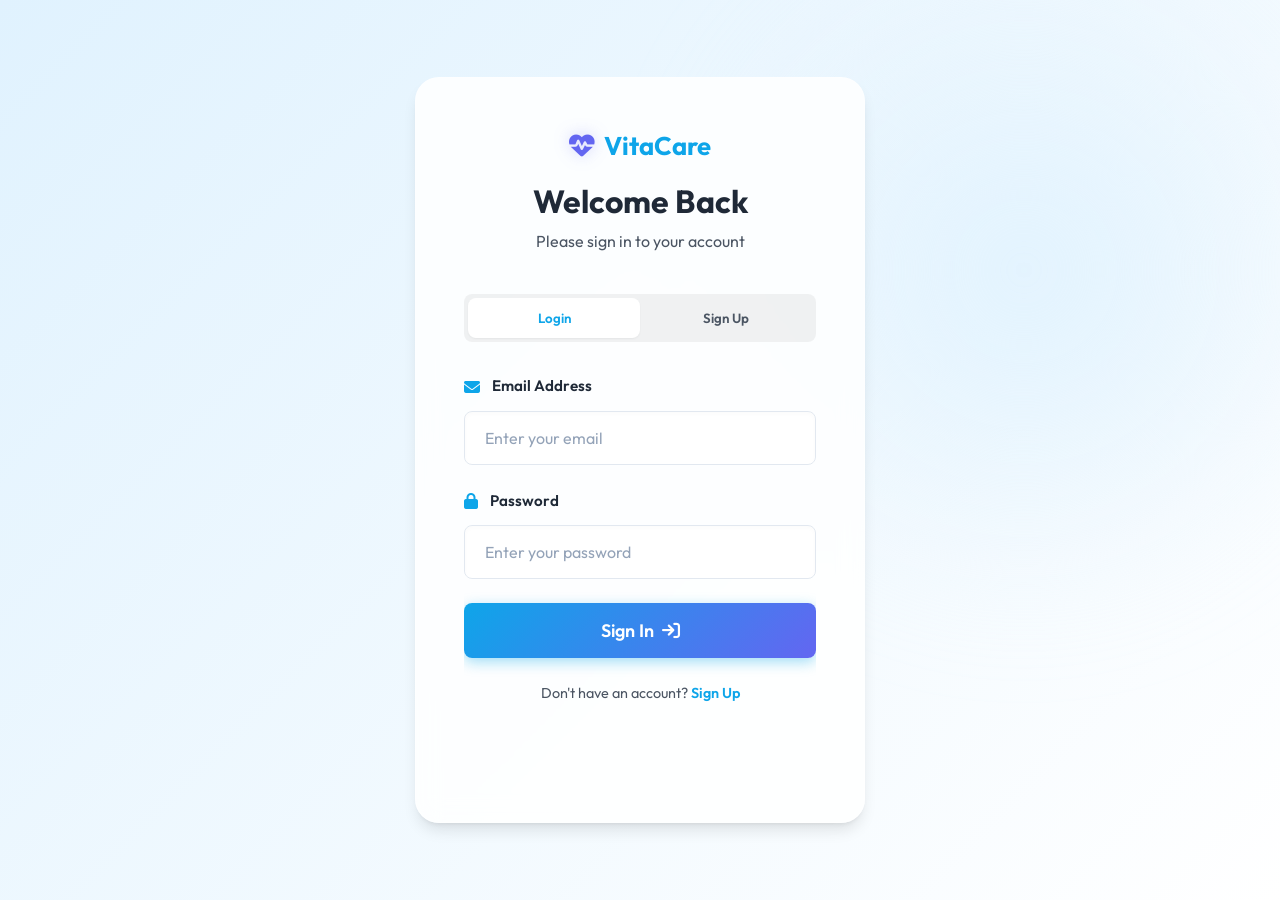
==== commit 10e217a3: "Add a  profile page" ====
--- a/log.html
+++ b/log.html
@@ -114,6 +114,7 @@
                 <li><a href="index.html">Home</a></li>
                 <li><a href="report.html">Request Report</a></li>
                 <li><a href="log.html" class="active">Reservation Log</a></li>
+                <li><a href="profile.html">Profile</a></li>
                 <li><a href="#" id="logout-btn" class="nav-logout"><i class="fa-solid fa-right-from-bracket"></i> Logout</a></li>
                 <li>
                     <button id="theme-toggle" class="btn" aria-label="Toggle Theme">
